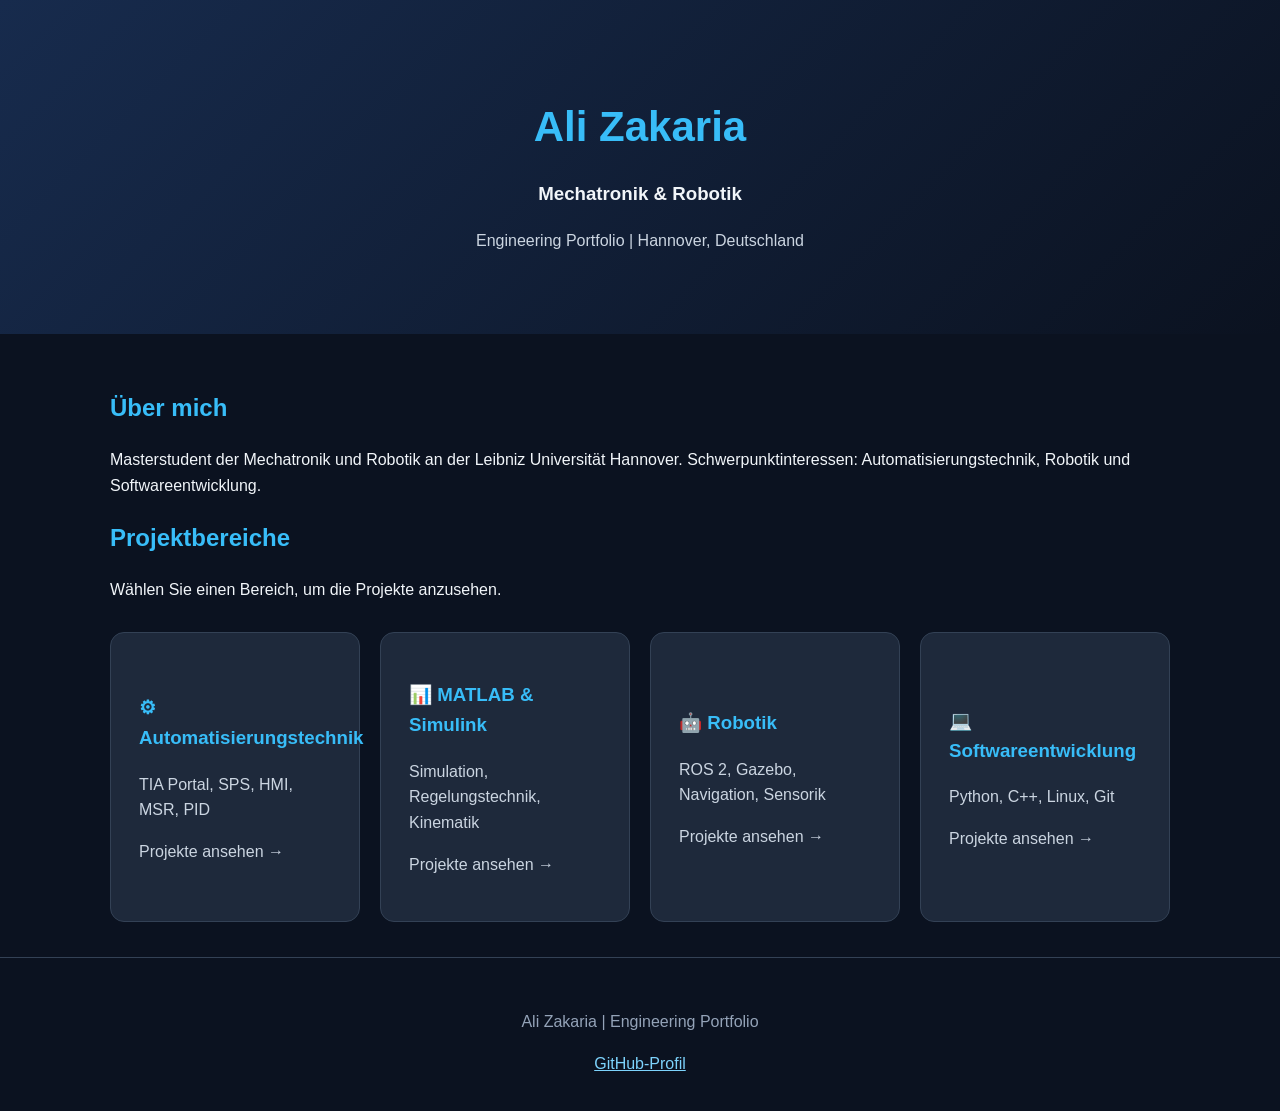
==== index.html @ cbfac3b5 "Change button onclick to redirect to automation page" ====
<!DOCTYPE html>
<html lang="de">
<head>
<meta charset="UTF-8">
<meta name="viewport" content="width=device-width, initial-scale=1">
<title>Ali Zakaria | Engineering Portfolio</title>

<style>
* { box-sizing: border-box; }

body {
  margin: 0;
  font-family: Arial, sans-serif;
  background: #0b1220;
  color: #f1f5f9;
  line-height: 1.6;
}

header {
  padding: 65px 20px;
  text-align: center;
  background: linear-gradient(135deg, #172b4d, #0b1220);
}

h1 { color: #38bdf8; font-size: 42px; margin-bottom: 5px; }
h2 { color: #38bdf8; }

.subtitle { color: #cbd5e1; }

main {
  max-width: 1100px;
  margin: auto;
  padding: 35px 20px;
}

.grid {
  display: grid;
  grid-template-columns: repeat(auto-fit, minmax(240px, 1fr));
  gap: 20px;
  margin-top: 30px;
}

.tile, .project {
  background: #1e293b;
  color: white;
  padding: 28px;
  border-radius: 14px;
  border: 1px solid #334155;
}

.tile {
  width: 100%;
  text-align: left;
  cursor: pointer;
  font: inherit;
  transition: 0.2s;
}

.tile:hover {
  background: #263b59;
  border-color: #38bdf8;
  transform: translateY(-4px);
}

.tile h3 { color: #38bdf8; }
.tile p { color: #cbd5e1; }

.project {
  margin: 20px 0;
}

.project h3 { margin-top: 0; }

.status { color: #fbbf24; }

button.back {
  background: #0284c7;
  color: white;
  border: none;
  border-radius: 8px;
  padding: 12px 20px;
  cursor: pointer;
  font-size: 15px;
}

button.back:hover { background: #0369a1; }

.page { display: none; }
.page.active { display: block; }

a { color: #7dd3fc; }

footer {
  text-align: center;
  color: #94a3b8;
  padding: 35px;
  border-top: 1px solid #334155;
}

@media(max-width: 600px) {
  h1 { font-size: 32px; }
  header { padding: 40px 15px; }
}
</style>
</head>

<body>

<header>
  <h1>Ali Zakaria</h1>
  <h3>Mechatronik & Robotik</h3>
  <p class="subtitle">
    Engineering Portfolio | Hannover, Deutschland
  </p>
</header>

<main>

<!-- HOMEPAGE -->
<section id="home" class="page active">
  <h2>Über mich</h2>
  <p>
    Masterstudent der Mechatronik und Robotik
    an der Leibniz Universität Hannover.
    Schwerpunktinteressen: Automatisierungstechnik,
    Robotik und Softwareentwicklung.
  </p>

  <h2>Projektbereiche</h2>
  <p>Wählen Sie einen Bereich, um die Projekte anzusehen.</p>

  <div class="grid">

    
<button class="tile" onclick="window.location.href='automatisierung/'">

      <h3>⚙ Automatisierungstechnik</h3>
      <p>TIA Portal, SPS, HMI, MSR, PID</p>
      <p>Projekte ansehen →</p>
    </button>

    <button class="tile" onclick="showPage('matlab')">
      <h3>📊 MATLAB & Simulink</h3>
      <p>Simulation, Regelungstechnik, Kinematik</p>
      <p>Projekte ansehen →</p>
    </button>

    <button class="tile" onclick="showPage('robotik')">
      <h3>🤖 Robotik</h3>
      <p>ROS 2, Gazebo, Navigation, Sensorik</p>
      <p>Projekte ansehen →</p>
    </button>

    <button class="tile" onclick="showPage('software')">
      <h3>💻 Softwareentwicklung</h3>
      <p>Python, C++, Linux, Git</p>
      <p>Projekte ansehen →</p>
    </button>

  </div>
</section>

<!-- AUTOMATISIERUNG -->
<section id="automation" class="page">
  <button class="back" onclick="showPage('home')">
    ← Zurück zur Startseite
  </button>

  <h2>Automatisierungstechnik</h2>
  <p>Projekte aus SPS, HMI und industrieller Automatisierung.</p>

  <div class="project">
    <h3>Projekt 01 – Conveyor Automation</h3>
    <p><strong>Software:</strong> TIA Portal V21</p>
    <p>
      SPS-Steuerung einer Förderanlage mit zwei Motoren,
      Sensoren, Zeitgliedern, Zählern und HMI.
    </p>
    <p class="status">Status: In Entwicklung</p>
    <p>Projektdokumentation und Dateien folgen.</p>
  </div>
</section>

<!-- MATLAB -->
<section id="matlab" class="page">
  <button class="back" onclick="showPage('home')">
    ← Zurück zur Startseite
  </button>

  <h2>MATLAB & Simulink</h2>
  <p>
    Numerische Berechnungen, Simulation,
    Regelungstechnik und Robotik-Anwendungen.
  </p>

  <div class="project">
    <h3>Projekte folgen</h3>
    <p>Hier werden MATLAB- und Simulink-Projekte veröffentlicht.</p>
  </div>
</section>

<!-- ROBOTIK -->
<section id="robotik" class="page">
  <button class="back" onclick="showPage('home')">
    ← Zurück zur Startseite
  </button>

  <h2>Robotik</h2>
  <p>ROS 2, Gazebo, Robotermodellierung und Simulation.</p>

  <div class="project">
    <h3>Projekte folgen</h3>
    <p>Hier werden Robotik-Projekte veröffentlicht.</p>
  </div>
</section>

<!-- SOFTWARE -->
<section id="software" class="page">
  <button class="back" onclick="showPage('home')">
    ← Zurück zur Startseite
  </button>

  <h2>Softwareentwicklung</h2>
  <p>Programmierung mit Python und C++.</p>

  <div class="project">
    <h3>Projekte folgen</h3>
    <p>Hier werden Softwareprojekte veröffentlicht.</p>
  </div>
</section>

</main>

<footer>
  <p>Ali Zakaria | Engineering Portfolio</p>
  <a href="https://github.com/246885-ali"
     target="_blank" rel="noopener noreferrer">
    GitHub-Profil
  </a>
</footer>

<script>
function showPage(pageId) {
  document.querySelectorAll('.page').forEach(function(page) {
    page.classList.remove('active');
  });

  document.getElementById(pageId).classList.add('active');
  window.scrollTo(0, 0);
}
</script>

</body>
</html>
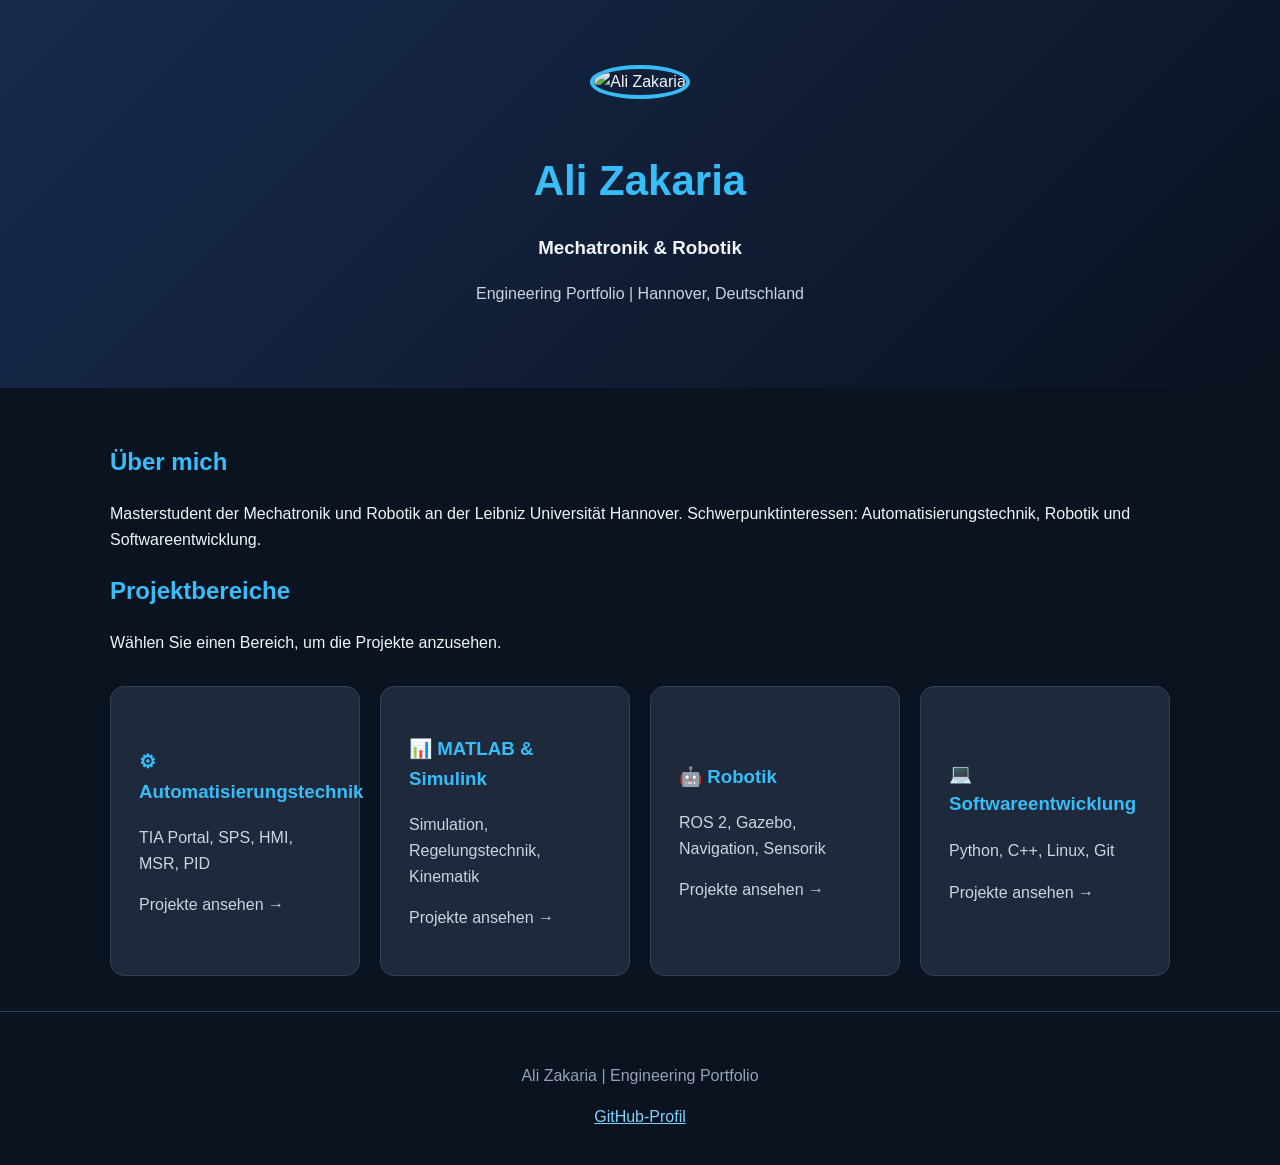
==== commit 5d00deac: "Insert profile image in header Add profile image with styling to header section" ====
--- a/index.html
+++ b/index.html
@@ -108,6 +108,18 @@
 <body>
 
 <header>
+  
+<img src="assets/images/profile.jpg"
+     alt="Ali Zakaria"
+     style="
+       width: 160px;
+       height: 160px;
+       object-fit: cover;
+       border-radius: 50%;
+       border: 4px solid #38bdf8;
+       margin-bottom: 20px;
+     ">
+
   <h1>Ali Zakaria</h1>
   <h3>Mechatronik & Robotik</h3>
   <p class="subtitle">
@@ -140,19 +152,25 @@
       <p>Projekte ansehen →</p>
     </button>
 
-    <button class="tile" onclick="showPage('matlab')">
+    
+<button class="tile" onclick="window.location.href='matlab/'">
+
       <h3>📊 MATLAB & Simulink</h3>
       <p>Simulation, Regelungstechnik, Kinematik</p>
       <p>Projekte ansehen →</p>
     </button>
 
-    <button class="tile" onclick="showPage('robotik')">
+    
+<button class="tile" onclick="window.location.href='robotik/'">
+
       <h3>🤖 Robotik</h3>
       <p>ROS 2, Gazebo, Navigation, Sensorik</p>
       <p>Projekte ansehen →</p>
     </button>
 
-    <button class="tile" onclick="showPage('software')">
+    
+<button class="tile" onclick="window.location.href='softwareentwicklung/'">
+
       <h3>💻 Softwareentwicklung</h3>
       <p>Python, C++, Linux, Git</p>
       <p>Projekte ansehen →</p>
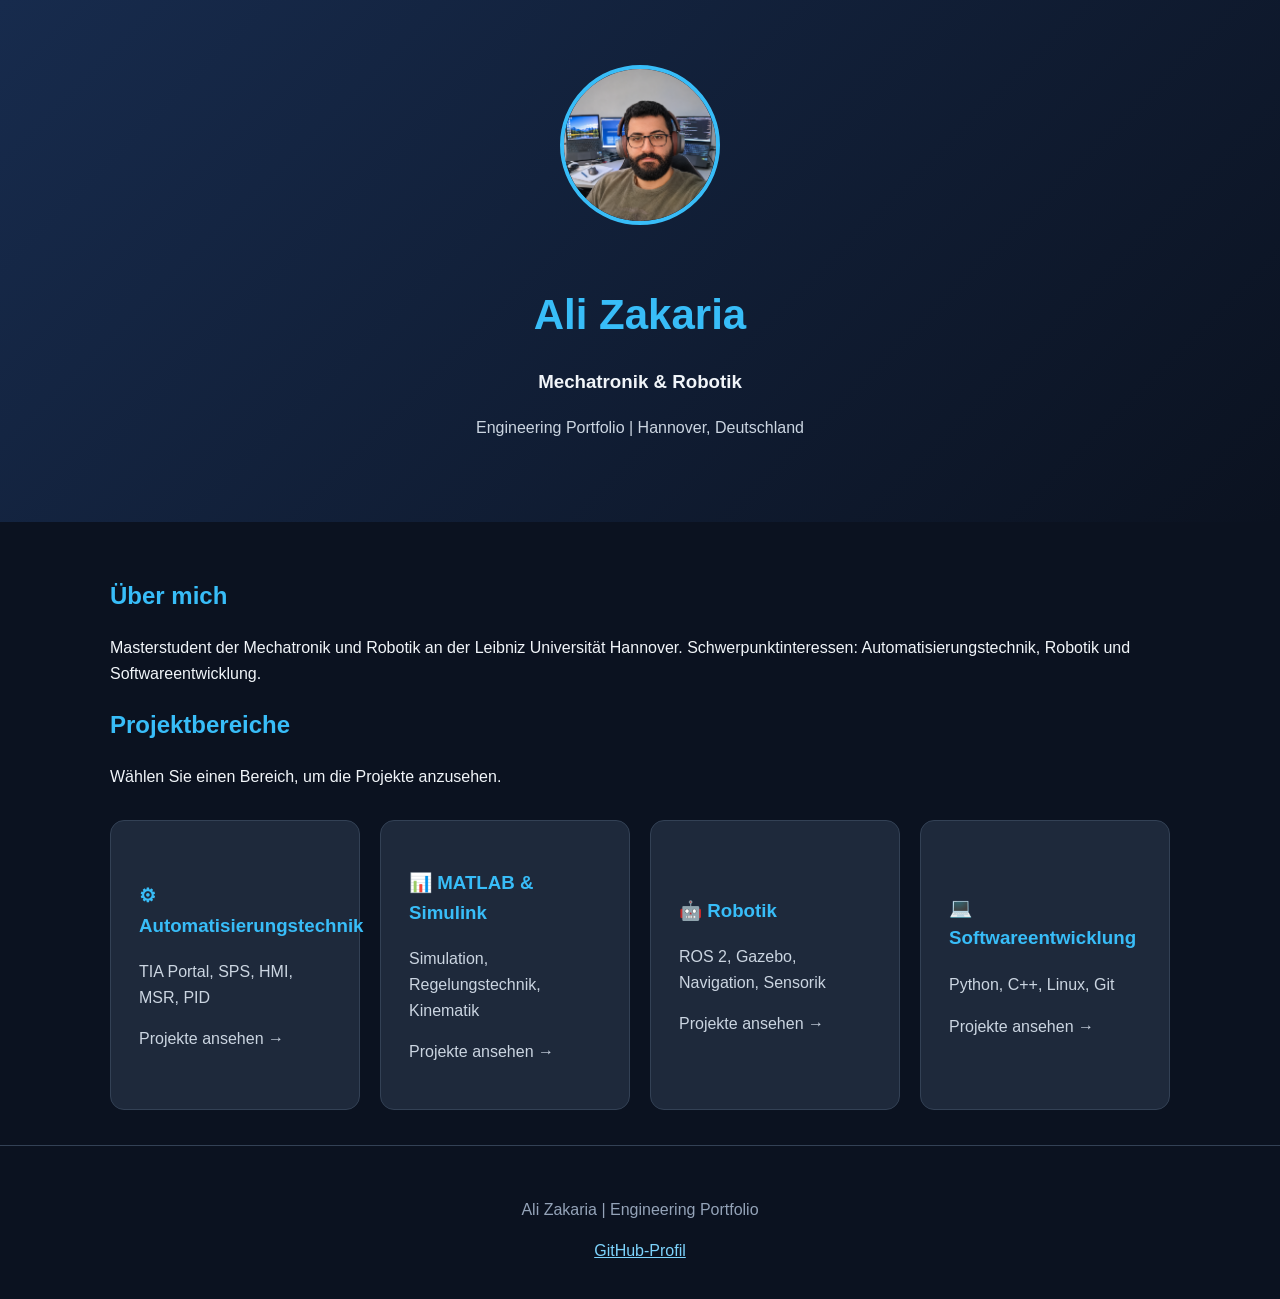
==== commit 8952c983: "Update index.html" ====
--- a/index.html
+++ b/index.html
@@ -109,7 +109,7 @@
 
 <header>
   
-<img src="assets/images/profile.jpg"
+<img src="assets/images/profile.jpg.png"
      alt="Ali Zakaria"
      style="
        width: 160px;
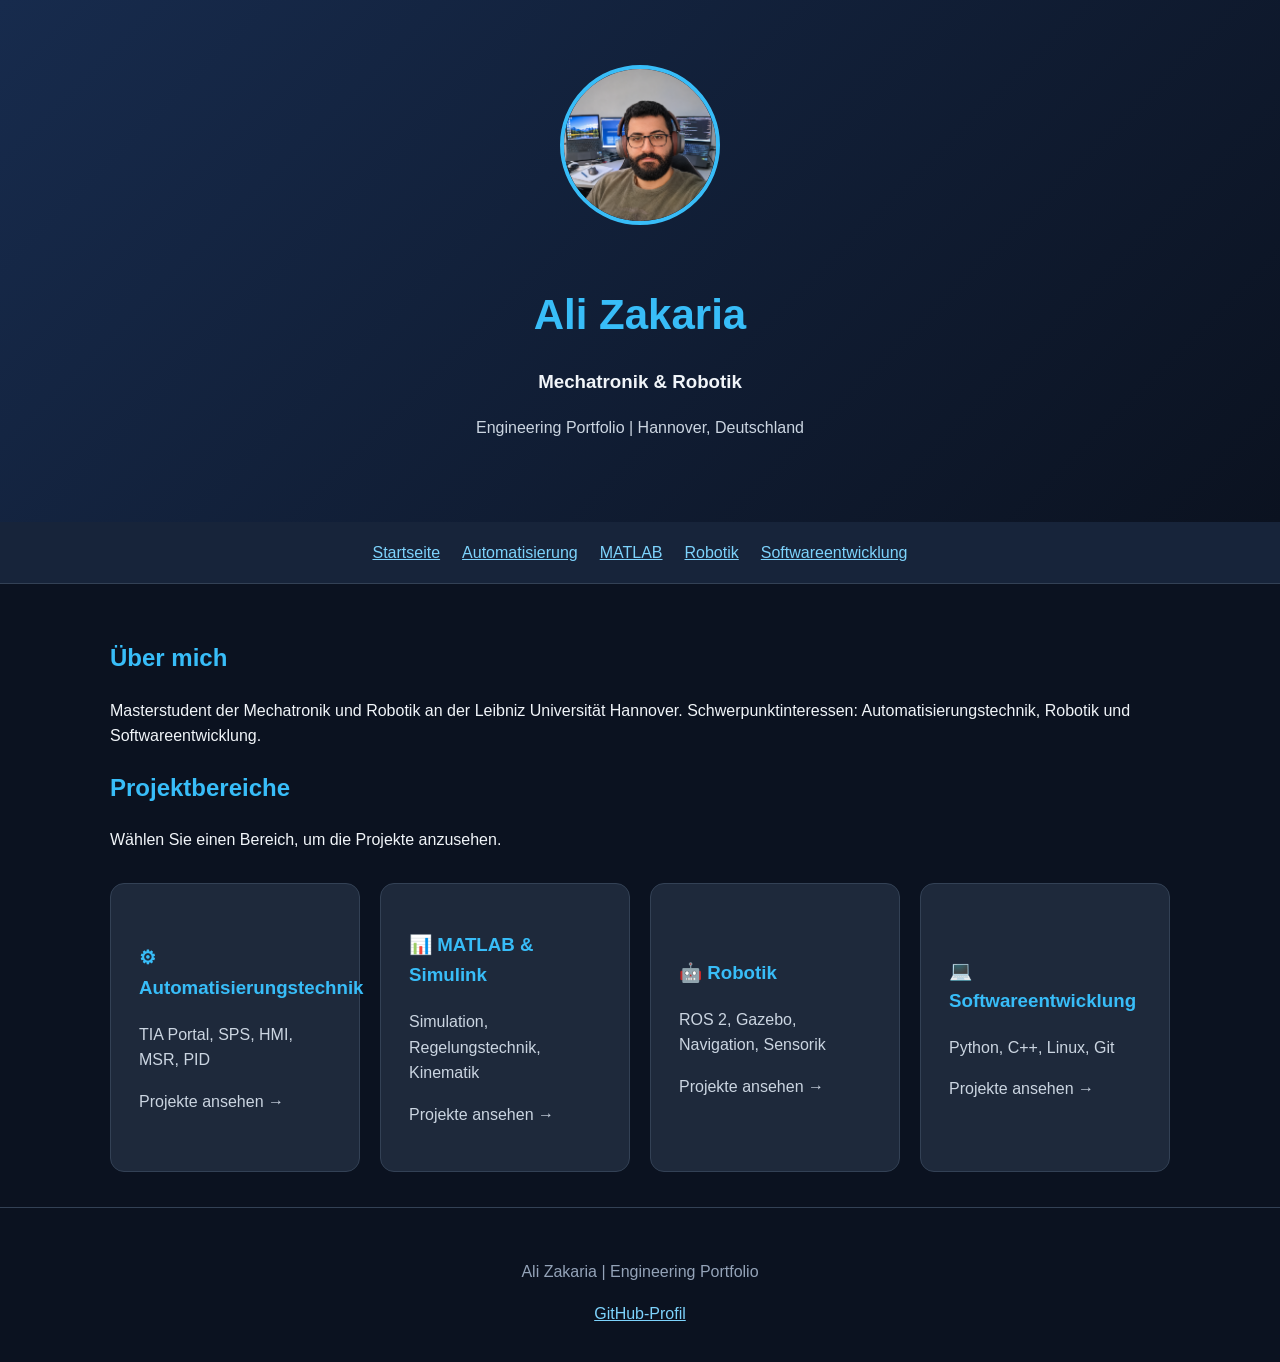
==== commit ed5c1e38: "Update index.html" ====
--- a/index.html
+++ b/index.html
@@ -127,6 +127,40 @@
   </p>
 </header>
 
+<nav style="
+  display: flex;
+  flex-wrap: wrap;
+  justify-content: center;
+  align-items: center;
+  gap: 22px;
+  padding: 18px;
+  background: #17243a;
+  position: sticky;
+  top: 0;
+  z-index: 100;
+  border-bottom: 1px solid #334155;
+">
+
+  <a href="index.html">Startseite</a>
+
+  <a href="automatisierung/">
+    Automatisierung
+  </a>
+
+  <a href="matlab/">
+    MATLAB
+  </a>
+
+  <a href="robotik/">
+    Robotik
+  </a>
+
+  <a href="softwareentwicklung/">
+    Softwareentwicklung
+  </a>
+
+</nav>
+
 <main>
 
 <!-- HOMEPAGE -->
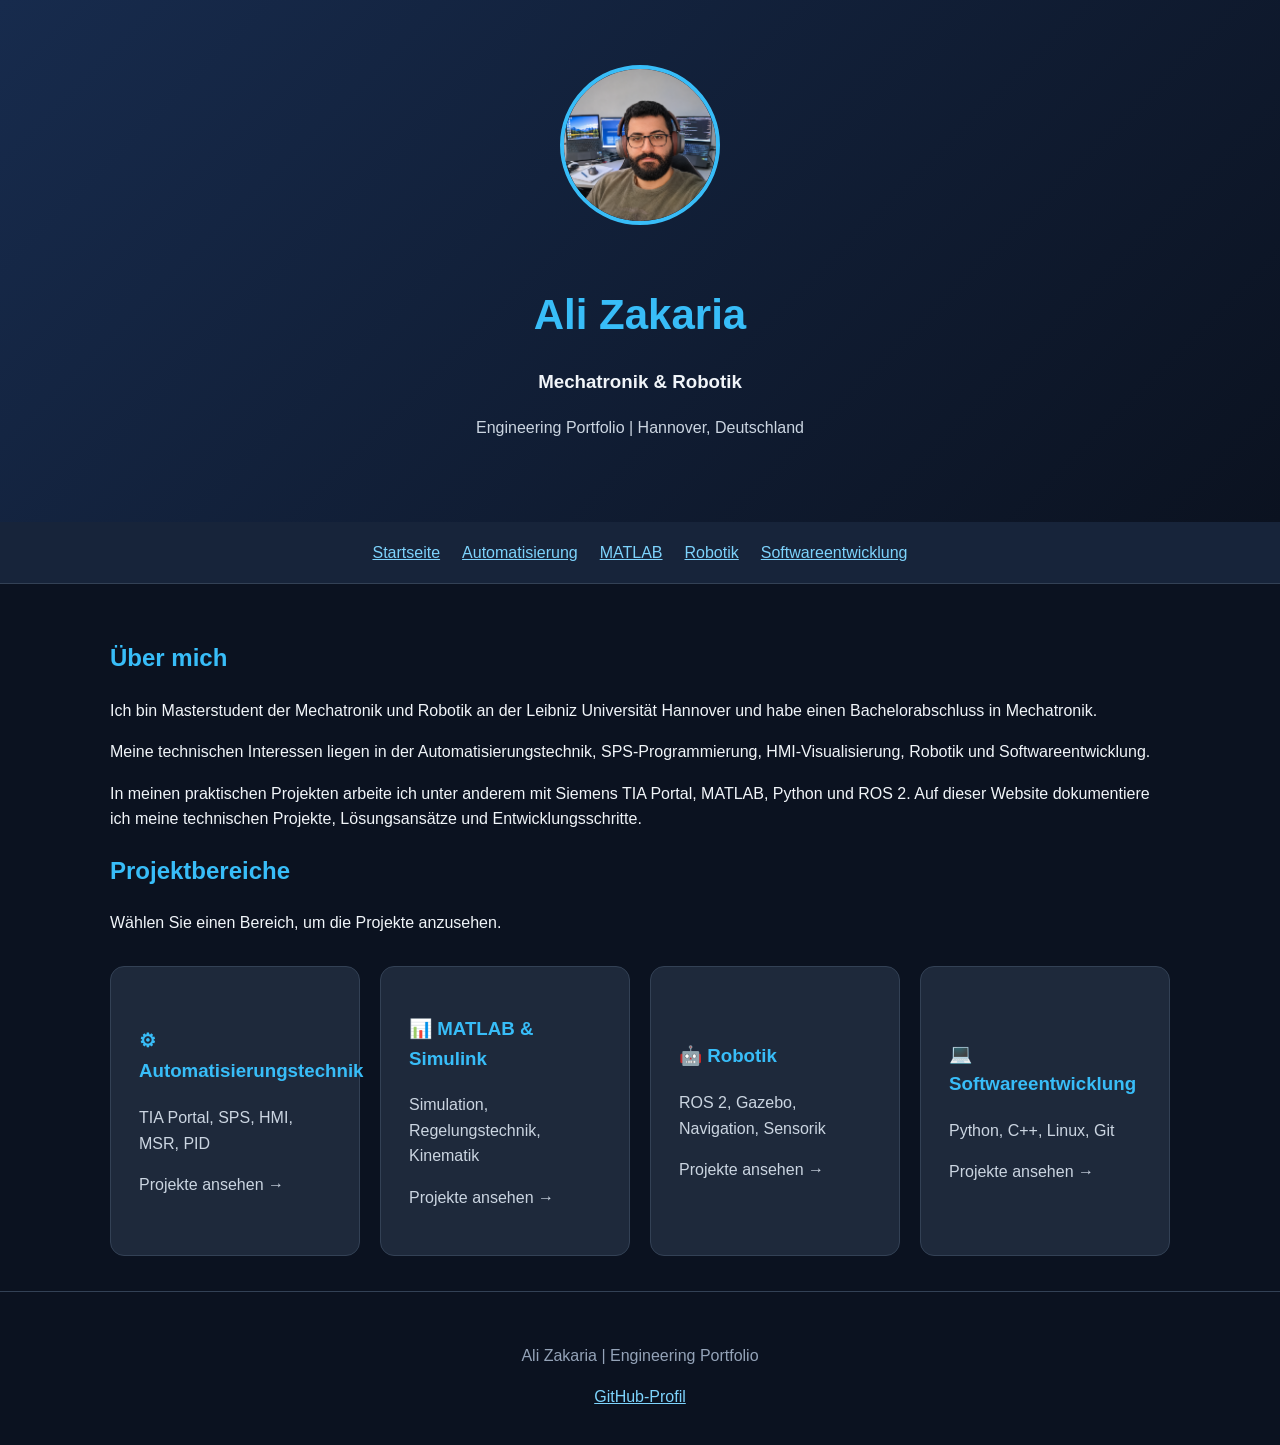
==== commit 5219c703: "Update index.html" ====
--- a/index.html
+++ b/index.html
@@ -166,12 +166,29 @@
 <!-- HOMEPAGE -->
 <section id="home" class="page active">
   <h2>Über mich</h2>
-  <p>
-    Masterstudent der Mechatronik und Robotik
-    an der Leibniz Universität Hannover.
-    Schwerpunktinteressen: Automatisierungstechnik,
-    Robotik und Softwareentwicklung.
-  </p>
+  
+<p>
+  Ich bin Masterstudent der Mechatronik und Robotik
+  an der Leibniz Universität Hannover und habe
+  einen Bachelorabschluss in Mechatronik.
+</p>
+
+<p>
+  Meine technischen Interessen liegen in der
+  Automatisierungstechnik, SPS-Programmierung,
+  HMI-Visualisierung, Robotik und
+  Softwareentwicklung.
+</p>
+
+<p>
+  In meinen praktischen Projekten arbeite ich
+  unter anderem mit Siemens TIA Portal,
+  MATLAB, Python und ROS 2.
+  Auf dieser Website dokumentiere ich
+  meine technischen Projekte,
+  Lösungsansätze und Entwicklungsschritte.
+</p>
+
 
   <h2>Projektbereiche</h2>
   <p>Wählen Sie einen Bereich, um die Projekte anzusehen.</p>
